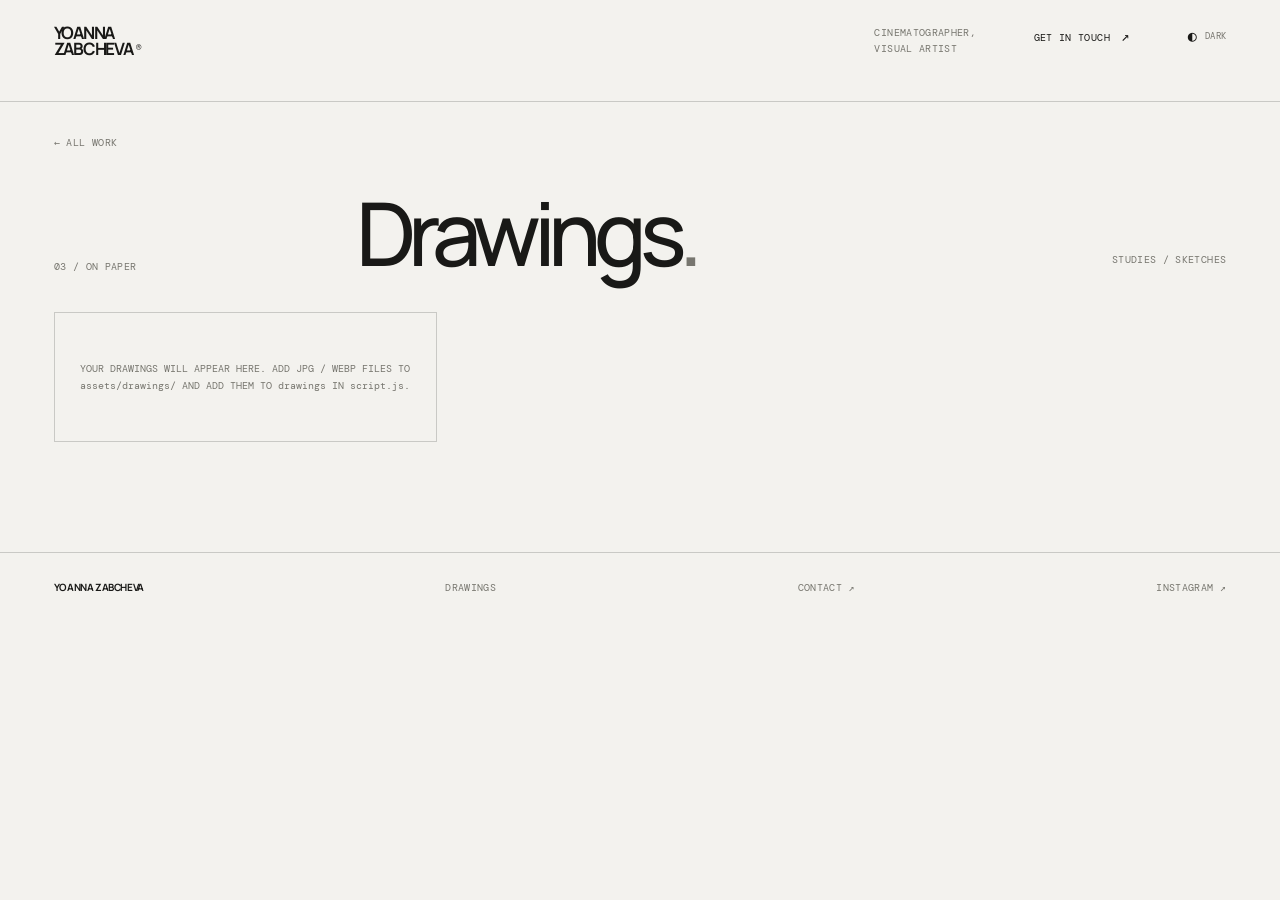
==== drawings/index.html @ 4476e85b "Add files via upload" ====
<!doctype html><html lang="en" data-theme="light"><head><meta charset="utf-8"><meta name="viewport" content="width=device-width,initial-scale=1"><meta name="theme-color" content="#f3f2ee"><title>Drawings — Yoanna Zabcheva</title><link rel="preconnect" href="https://fonts.googleapis.com"><link rel="preconnect" href="https://fonts.gstatic.com" crossorigin><link href="https://fonts.googleapis.com/css2?family=DM+Mono:wght@400;500&family=Manrope:wght@400;500;600;700&display=swap" rel="stylesheet"><link rel="stylesheet" href="../style.css"><script>try{document.documentElement.dataset.theme=localStorage.getItem('yz-theme')||'light'}catch(e){}</script></head><body data-page="drawings"><header class="site-header"><a class="wordmark" href="../">YOANNA<br>ZABCHEVA<span>®</span></a><div class="header-right"><span class="descriptor">CINEMATOGRAPHER,<br>VISUAL ARTIST</span><a class="contact-link" href="../#contact">GET IN TOUCH <span>↗</span></a><button class="theme-toggle" type="button" aria-label="Switch to dark theme"><span class="theme-icon">◐</span><span class="theme-label">DARK</span></button></div></header><main><div class="page-intro"><a class="back-link" href="../">← ALL WORK</a><div class="page-title-row"><span class="eyebrow">03 / ON PAPER</span><h1>Drawings<span>.</span></h1><span class="page-index">STUDIES / SKETCHES</span></div></div><section class="image-grid drawings-grid" id="image-grid" aria-label="Drawings gallery"></section></main><footer class="site-footer"><a href="../">YOANNA ZABCHEVA</a><span>DRAWINGS</span><a href="../#contact">CONTACT ↗</a><a href="https://www.instagram.com/sminduh_/" target="_blank" rel="noopener noreferrer">INSTAGRAM ↗</a></footer><script src="../script.js"></script></body></html>
---- style.css ----
*{box-sizing:border-box}
:root{color-scheme:light;--paper:#f3f2ee;--ink:#191917;--muted:#77766f;--line:rgba(25,25,23,.19);--panel:#e9e7e1;--soft:#d8d6cf}
html[data-theme="dark"]{color-scheme:dark;--paper:#171715;--ink:#eeede8;--muted:#99978f;--line:rgba(238,237,232,.2);--panel:#242421;--soft:#33332e}
html{scroll-behavior:smooth;background:var(--paper)}body{margin:0;background:var(--paper);color:var(--ink);font-family:Manrope,Arial,sans-serif;-webkit-font-smoothing:antialiased;transition:background .25s,color .25s}a{color:inherit;text-decoration:none}button{font:inherit;color:inherit}
.site-header{min-height:102px;padding:25px 4.2vw;display:flex;justify-content:space-between;align-items:flex-start;border-bottom:1px solid var(--line)}.wordmark{font-size:17px;line-height:.95;font-weight:700;letter-spacing:-.075em}.wordmark span{font:9px "DM Mono",monospace;vertical-align:top;margin-left:3px;letter-spacing:0}.header-right{display:flex;align-items:flex-start;gap:clamp(22px,4.5vw,72px)}.descriptor,.contact-link,.eyebrow,.project-meta,.site-footer,.theme-toggle,.section-top,.collection-number,.collection-description,.section-heading,.section-footnote,.page-index,.back-link,.viewer-close,.viewer-caption,.empty-note{font:10px/1.55 "DM Mono",monospace;letter-spacing:.035em}.descriptor{color:var(--muted)}.contact-link{padding-top:1px}.contact-link span,.contact-links span{font-size:14px;margin-left:5px}.theme-toggle{display:flex;gap:8px;align-items:center;border:0;background:none;padding:0;cursor:pointer;color:var(--muted);font-size:9px}.theme-icon{font-size:15px;color:var(--ink)}main{padding:0 4.2vw}.intro{min-height:300px;padding:49px 0 43px;display:grid;grid-template-columns:1fr 2fr 1fr;align-items:start;gap:20px}.eyebrow{margin:6px 0 0;color:var(--muted)}.eyebrow span{display:block;margin-top:7px}.intro-line{margin:0;font-size:clamp(36px,5.6vw,78px);line-height:.99;letter-spacing:-.078em;font-weight:500}.intro-note{justify-self:end;margin:8px 0 0;color:var(--muted);font-size:11px;line-height:1.65}
.collections{padding:10px 0 100px}.section-top,.section-heading{display:flex;justify-content:space-between;color:var(--muted);border-top:1px solid var(--line);padding-top:11px}.collection-card{position:relative;min-height:164px;border-bottom:1px solid var(--line);display:grid;grid-template-columns:.55fr 2fr 1.35fr 30px;align-items:center;gap:18px;overflow:hidden;transition:padding .35s}.collection-card:hover{padding-left:12px;padding-right:12px}.collection-number{color:var(--muted);align-self:start;padding-top:30px}.collection-title{font-size:clamp(28px,4.2vw,56px);letter-spacing:-.075em;font-weight:500;z-index:1}.collection-description{color:var(--muted);z-index:1}.collection-arrow{font-size:22px;justify-self:end;z-index:1;transition:transform .25s}.collection-card:hover .collection-arrow{transform:translate(3px,-3px)}.collection-shape{position:absolute;right:12%;top:50%;transform:translateY(-50%);height:110px;width:150px;opacity:.52;pointer-events:none}.collection-shape i{position:absolute;display:block;border:1px solid var(--muted);transition:transform .5s}.collection-card:hover .collection-shape i{transform:rotate(8deg) scale(1.04)}.shape-video i:nth-child(1){width:100px;height:66px;left:12px;top:20px}.shape-video i:nth-child(2){width:100px;height:66px;left:28px;top:8px}.shape-video i:nth-child(3){width:100px;height:66px;left:44px;top:-4px}.shape-photo i:nth-child(1){width:66px;height:90px;left:18px;top:9px}.shape-photo i:nth-child(2){width:66px;height:90px;left:42px;top:9px}.shape-photo i:nth-child(3){width:66px;height:90px;left:66px;top:9px}.shape-drawing i:nth-child(1){width:96px;height:72px;left:16px;top:12px;transform:rotate(-14deg)}.shape-drawing i:nth-child(2){width:96px;height:72px;left:30px;top:12px;transform:rotate(7deg)}.shape-drawing i:nth-child(3){width:96px;height:72px;left:44px;top:12px;transform:rotate(19deg)}
.bts-section{padding:0 0 100px}.bts-grid{display:grid;grid-template-columns:repeat(3,minmax(0,1fr));gap:12px;padding-top:22px}.bts-image{aspect-ratio:4/3;background:var(--panel);overflow:hidden}.bts-image img{width:100%;height:100%;object-fit:cover;display:block;transition:transform .5s}.bts-image:hover img{transform:scale(1.025)}.empty-gallery{min-height:130px;border:1px solid var(--line);display:flex;align-items:center;justify-content:center;padding:24px;text-align:center;color:var(--muted);font:10px/1.7 "DM Mono",monospace}.section-footnote{color:var(--muted);margin:12px 0 0}.contact-section{padding:0 0 100px}.contact-heading{font-size:clamp(44px,8vw,100px);line-height:.94;letter-spacing:-.085em;margin:35px 0 30px;font-weight:500}.contact-heading span{color:var(--muted)}.contact-links{display:flex;gap:34px;align-items:center;flex-wrap:wrap;font:10px "DM Mono",monospace}.contact-links a{text-decoration:underline;text-underline-offset:4px}.site-footer{border-top:1px solid var(--line);min-height:88px;padding:27px 4.2vw;display:flex;justify-content:space-between;gap:18px;align-items:flex-start;color:var(--muted)}.site-footer a:first-child{color:var(--ink);font-family:Manrope,sans-serif;font-weight:700;letter-spacing:-.04em}.site-footer a{text-decoration:none}.site-footer a:hover,.contact-link:hover,.contact-links a:hover{opacity:.6}
.page-intro{padding:27px 0 38px}.back-link{color:var(--muted);display:inline-block;margin-bottom:40px}.page-title-row{display:grid;grid-template-columns:1fr 2fr 1fr;gap:18px;align-items:end}.page-title-row h1{font-size:clamp(40px,7vw,88px);line-height:.95;letter-spacing:-.085em;font-weight:500;margin:0}.page-title-row h1 span{color:var(--muted)}.page-index{color:var(--muted);text-align:right;padding-bottom:7px}.work-grid{display:grid;grid-template-columns:repeat(2,minmax(0,1fr));column-gap:14px;row-gap:48px;padding:0 0 110px}.project{min-width:0;cursor:pointer}.project:nth-child(4n+2),.project:nth-child(4n+3){transform:translateY(48px)}.media{position:relative;overflow:hidden;background:var(--panel);aspect-ratio:16/9}.media video,.media img{width:100%;height:100%;display:block;object-fit:cover;transition:transform .7s,opacity .35s}.media video{position:absolute;inset:0;opacity:.92}.media img{position:relative;z-index:1}.project:hover .media img{opacity:0}.project:hover .media video{transform:scale(1.025)}.media::after{content:"PLAY ↗";position:absolute;z-index:2;right:14px;bottom:12px;color:white;font:9px "DM Mono",monospace;opacity:0;text-shadow:0 1px 8px #000}.project:hover .media::after{opacity:1}.project-info{display:flex;justify-content:space-between;gap:16px;padding-top:11px}.project-title{font-size:13px;font-weight:600;letter-spacing:-.025em}.project-meta{color:var(--muted);text-align:right;white-space:nowrap;font-size:9px}.image-grid{display:grid;grid-template-columns:repeat(3,minmax(0,1fr));gap:12px;padding:0 0 110px}.image-card{min-width:0}.image-card img{width:100%;aspect-ratio:4/5;object-fit:cover;display:block;background:var(--panel)}.image-caption{display:flex;justify-content:space-between;gap:12px;padding-top:9px;font:9px/1.5 "DM Mono",monospace;color:var(--muted)}.viewer{position:fixed;inset:0;z-index:10;background:rgba(10,10,10,.97);display:none;align-items:center;justify-content:center;padding:5vh 5vw}.viewer.open{display:flex}.viewer video{width:100%;height:100%;max-height:82vh;object-fit:contain;outline:none}.viewer-close,.viewer-prev,.viewer-next{position:absolute;z-index:2;border:0;color:white;background:transparent;cursor:pointer}.viewer-close{top:25px;right:4.2vw;font-size:11px}.viewer-close span{font:24px Arial;vertical-align:-2px;margin-left:8px}.viewer-prev,.viewer-next{top:50%;font:26px Arial;padding:15px}.viewer-prev{left:12px}.viewer-next{right:12px}.viewer-caption{position:absolute;bottom:22px;left:4.2vw;right:4.2vw;display:flex;justify-content:space-between;color:rgba(255,255,255,.72)}
@media(min-width:1500px){.work-grid{column-gap:18px;row-gap:60px}.collection-card{min-height:185px}}@media(max-width:700px){.site-header{min-height:82px;padding:21px 5vw}.header-right{gap:13px}.descriptor{font-size:8px}.contact-link{font-size:8px}.theme-toggle{font-size:8px;gap:4px}.wordmark{font-size:15px}main{padding:0 5vw}.intro{min-height:280px;padding:42px 0 36px;grid-template-columns:1fr 1fr}.intro-line{grid-column:1/-1;grid-row:2;font-size:clamp(43px,11vw,68px)}.intro-note{grid-column:2;grid-row:1;font-size:10px}.collections{padding-bottom:70px}.collection-card{min-height:125px;grid-template-columns:28px 1fr 24px;gap:10px}.collection-number{padding-top:22px}.collection-title{font-size:clamp(26px,7vw,39px)}.collection-description{grid-column:2;grid-row:2;align-self:start;font-size:8px;margin-top:-27px}.collection-arrow{grid-column:3;grid-row:1/3}.collection-shape{right:12%;opacity:.23;transform:translateY(-50%) scale(.72)}.bts-section,.contact-section{padding-bottom:70px}.bts-grid{grid-template-columns:repeat(2,minmax(0,1fr));gap:8px}.site-footer{padding:23px 5vw;flex-wrap:wrap;font-size:8px}.page-intro{padding-top:22px}.back-link{margin-bottom:30px}.page-title-row{grid-template-columns:1fr 1fr;gap:10px}.page-title-row .eyebrow{grid-column:1/-1}.page-title-row h1{font-size:clamp(38px,10vw,64px)}.page-index{font-size:8px}.work-grid{grid-template-columns:1fr;row-gap:30px;padding-bottom:70px}.project:nth-child(n){transform:none}.project-title{font-size:12px}.image-grid{grid-template-columns:repeat(2,minmax(0,1fr));gap:8px;padding-bottom:70px}.viewer{padding:5vh 3vw}.viewer-prev{left:0}.viewer-next{right:0}.viewer-caption{left:5vw;right:5vw;bottom:14px;font-size:9px}.contact-heading{font-size:clamp(46px,13vw,75px)}}@media(prefers-reduced-motion:reduce){*,*::before,*::after{scroll-behavior:auto!important;transition:none!important}}
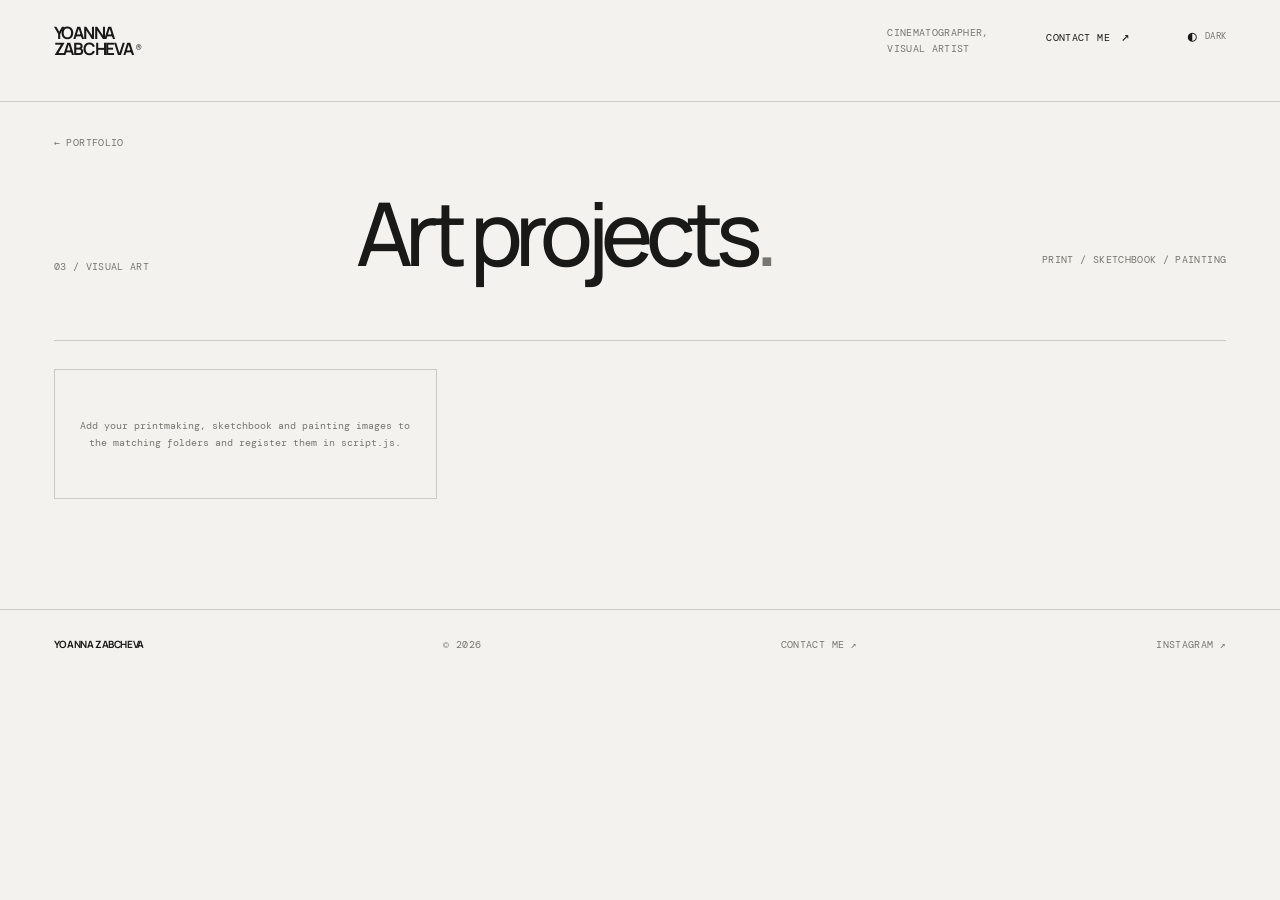
==== commit cf10cd6b: "Add files via upload" ====
--- a/drawings/index.html
+++ b/drawings/index.html
@@ -1 +1 @@
-<!doctype html><html lang="en" data-theme="light"><head><meta charset="utf-8"><meta name="viewport" content="width=device-width,initial-scale=1"><meta name="theme-color" content="#f3f2ee"><title>Drawings — Yoanna Zabcheva</title><link rel="preconnect" href="https://fonts.googleapis.com"><link rel="preconnect" href="https://fonts.gstatic.com" crossorigin><link href="https://fonts.googleapis.com/css2?family=DM+Mono:wght@400;500&family=Manrope:wght@400;500;600;700&display=swap" rel="stylesheet"><link rel="stylesheet" href="../style.css"><script>try{document.documentElement.dataset.theme=localStorage.getItem('yz-theme')||'light'}catch(e){}</script></head><body data-page="drawings"><header class="site-header"><a class="wordmark" href="../">YOANNA<br>ZABCHEVA<span>®</span></a><div class="header-right"><span class="descriptor">CINEMATOGRAPHER,<br>VISUAL ARTIST</span><a class="contact-link" href="../#contact">GET IN TOUCH <span>↗</span></a><button class="theme-toggle" type="button" aria-label="Switch to dark theme"><span class="theme-icon">◐</span><span class="theme-label">DARK</span></button></div></header><main><div class="page-intro"><a class="back-link" href="../">← ALL WORK</a><div class="page-title-row"><span class="eyebrow">03 / ON PAPER</span><h1>Drawings<span>.</span></h1><span class="page-index">STUDIES / SKETCHES</span></div></div><section class="image-grid drawings-grid" id="image-grid" aria-label="Drawings gallery"></section></main><footer class="site-footer"><a href="../">YOANNA ZABCHEVA</a><span>DRAWINGS</span><a href="../#contact">CONTACT ↗</a><a href="https://www.instagram.com/sminduh_/" target="_blank" rel="noopener noreferrer">INSTAGRAM ↗</a></footer><script src="../script.js"></script></body></html>
+<!doctype html><html lang="en" data-theme="light"><head><meta charset="utf-8"><meta name="viewport" content="width=device-width,initial-scale=1"><meta name="theme-color" content="#f3f2ee"><title>Art projects — Yoanna Zabcheva</title><link rel="preconnect" href="https://fonts.googleapis.com"><link rel="preconnect" href="https://fonts.gstatic.com" crossorigin><link href="https://fonts.googleapis.com/css2?family=DM+Mono:wght@400;500&family=Manrope:wght@400;500;600;700&display=swap" rel="stylesheet"><link rel="stylesheet" href="../style.css"><script>try{document.documentElement.dataset.theme=localStorage.getItem('yz-theme')||'light'}catch(e){}</script></head><body data-page="art"><header class="site-header"><a class="wordmark" href="../" aria-label="Yoanna Zabcheva, home">YOANNA<br>ZABCHEVA<span>®</span></a><div class="header-right"><span class="descriptor">CINEMATOGRAPHER,<br>VISUAL ARTIST</span><a class="contact-link" href="../#contact">CONTACT ME <span>↗</span></a><button class="theme-toggle" type="button" aria-label="Switch theme"><span class="theme-icon">◐</span><span class="theme-label">DARK</span></button></div></header><main><div class="page-intro"><a class="back-link" href="../">← PORTFOLIO</a><div class="page-title-row"><span class="eyebrow">03 / VISUAL ART</span><h1>Art projects<span>.</span></h1><span class="page-index">PRINT / SKETCHBOOK / PAINTING</span></div></div><div class="filter-bar" id="filter-bar" aria-label="Filter collection"></div><section class="image-grid" id="image-grid" aria-label="Art projects gallery"></section></main><footer class="site-footer"><a href="../">YOANNA ZABCHEVA</a><span>© 2026</span><a href="../#contact">CONTACT ME ↗</a><a href="https://www.instagram.com/sminduh_/" target="_blank" rel="noopener noreferrer">INSTAGRAM ↗</a></footer><script src="../script.js"></script></body></html>
--- a/style.css
+++ b/style.css
@@ -7,3 +7,8 @@
 .bts-section{padding:0 0 100px}.bts-grid{display:grid;grid-template-columns:repeat(3,minmax(0,1fr));gap:12px;padding-top:22px}.bts-image{aspect-ratio:4/3;background:var(--panel);overflow:hidden}.bts-image img{width:100%;height:100%;object-fit:cover;display:block;transition:transform .5s}.bts-image:hover img{transform:scale(1.025)}.empty-gallery{min-height:130px;border:1px solid var(--line);display:flex;align-items:center;justify-content:center;padding:24px;text-align:center;color:var(--muted);font:10px/1.7 "DM Mono",monospace}.section-footnote{color:var(--muted);margin:12px 0 0}.contact-section{padding:0 0 100px}.contact-heading{font-size:clamp(44px,8vw,100px);line-height:.94;letter-spacing:-.085em;margin:35px 0 30px;font-weight:500}.contact-heading span{color:var(--muted)}.contact-links{display:flex;gap:34px;align-items:center;flex-wrap:wrap;font:10px "DM Mono",monospace}.contact-links a{text-decoration:underline;text-underline-offset:4px}.site-footer{border-top:1px solid var(--line);min-height:88px;padding:27px 4.2vw;display:flex;justify-content:space-between;gap:18px;align-items:flex-start;color:var(--muted)}.site-footer a:first-child{color:var(--ink);font-family:Manrope,sans-serif;font-weight:700;letter-spacing:-.04em}.site-footer a{text-decoration:none}.site-footer a:hover,.contact-link:hover,.contact-links a:hover{opacity:.6}
 .page-intro{padding:27px 0 38px}.back-link{color:var(--muted);display:inline-block;margin-bottom:40px}.page-title-row{display:grid;grid-template-columns:1fr 2fr 1fr;gap:18px;align-items:end}.page-title-row h1{font-size:clamp(40px,7vw,88px);line-height:.95;letter-spacing:-.085em;font-weight:500;margin:0}.page-title-row h1 span{color:var(--muted)}.page-index{color:var(--muted);text-align:right;padding-bottom:7px}.work-grid{display:grid;grid-template-columns:repeat(2,minmax(0,1fr));column-gap:14px;row-gap:48px;padding:0 0 110px}.project{min-width:0;cursor:pointer}.project:nth-child(4n+2),.project:nth-child(4n+3){transform:translateY(48px)}.media{position:relative;overflow:hidden;background:var(--panel);aspect-ratio:16/9}.media video,.media img{width:100%;height:100%;display:block;object-fit:cover;transition:transform .7s,opacity .35s}.media video{position:absolute;inset:0;opacity:.92}.media img{position:relative;z-index:1}.project:hover .media img{opacity:0}.project:hover .media video{transform:scale(1.025)}.media::after{content:"PLAY ↗";position:absolute;z-index:2;right:14px;bottom:12px;color:white;font:9px "DM Mono",monospace;opacity:0;text-shadow:0 1px 8px #000}.project:hover .media::after{opacity:1}.project-info{display:flex;justify-content:space-between;gap:16px;padding-top:11px}.project-title{font-size:13px;font-weight:600;letter-spacing:-.025em}.project-meta{color:var(--muted);text-align:right;white-space:nowrap;font-size:9px}.image-grid{display:grid;grid-template-columns:repeat(3,minmax(0,1fr));gap:12px;padding:0 0 110px}.image-card{min-width:0}.image-card img{width:100%;aspect-ratio:4/5;object-fit:cover;display:block;background:var(--panel)}.image-caption{display:flex;justify-content:space-between;gap:12px;padding-top:9px;font:9px/1.5 "DM Mono",monospace;color:var(--muted)}.viewer{position:fixed;inset:0;z-index:10;background:rgba(10,10,10,.97);display:none;align-items:center;justify-content:center;padding:5vh 5vw}.viewer.open{display:flex}.viewer video{width:100%;height:100%;max-height:82vh;object-fit:contain;outline:none}.viewer-close,.viewer-prev,.viewer-next{position:absolute;z-index:2;border:0;color:white;background:transparent;cursor:pointer}.viewer-close{top:25px;right:4.2vw;font-size:11px}.viewer-close span{font:24px Arial;vertical-align:-2px;margin-left:8px}.viewer-prev,.viewer-next{top:50%;font:26px Arial;padding:15px}.viewer-prev{left:12px}.viewer-next{right:12px}.viewer-caption{position:absolute;bottom:22px;left:4.2vw;right:4.2vw;display:flex;justify-content:space-between;color:rgba(255,255,255,.72)}
 @media(min-width:1500px){.work-grid{column-gap:18px;row-gap:60px}.collection-card{min-height:185px}}@media(max-width:700px){.site-header{min-height:82px;padding:21px 5vw}.header-right{gap:13px}.descriptor{font-size:8px}.contact-link{font-size:8px}.theme-toggle{font-size:8px;gap:4px}.wordmark{font-size:15px}main{padding:0 5vw}.intro{min-height:280px;padding:42px 0 36px;grid-template-columns:1fr 1fr}.intro-line{grid-column:1/-1;grid-row:2;font-size:clamp(43px,11vw,68px)}.intro-note{grid-column:2;grid-row:1;font-size:10px}.collections{padding-bottom:70px}.collection-card{min-height:125px;grid-template-columns:28px 1fr 24px;gap:10px}.collection-number{padding-top:22px}.collection-title{font-size:clamp(26px,7vw,39px)}.collection-description{grid-column:2;grid-row:2;align-self:start;font-size:8px;margin-top:-27px}.collection-arrow{grid-column:3;grid-row:1/3}.collection-shape{right:12%;opacity:.23;transform:translateY(-50%) scale(.72)}.bts-section,.contact-section{padding-bottom:70px}.bts-grid{grid-template-columns:repeat(2,minmax(0,1fr));gap:8px}.site-footer{padding:23px 5vw;flex-wrap:wrap;font-size:8px}.page-intro{padding-top:22px}.back-link{margin-bottom:30px}.page-title-row{grid-template-columns:1fr 1fr;gap:10px}.page-title-row .eyebrow{grid-column:1/-1}.page-title-row h1{font-size:clamp(38px,10vw,64px)}.page-index{font-size:8px}.work-grid{grid-template-columns:1fr;row-gap:30px;padding-bottom:70px}.project:nth-child(n){transform:none}.project-title{font-size:12px}.image-grid{grid-template-columns:repeat(2,minmax(0,1fr));gap:8px;padding-bottom:70px}.viewer{padding:5vh 3vw}.viewer-prev{left:0}.viewer-next{right:0}.viewer-caption{left:5vw;right:5vw;bottom:14px;font-size:9px}.contact-heading{font-size:clamp(46px,13vw,75px)}}@media(prefers-reduced-motion:reduce){*,*::before,*::after{scroll-behavior:auto!important;transition:none!important}}
+
+/* Version 2 additions: editorial filters and biography / set photographs. */
+.filter-bar{display:flex;gap:22px;flex-wrap:wrap;padding:0 0 28px;border-bottom:1px solid var(--line);margin-bottom:28px}.filter-button{border:0;background:none;padding:0;color:var(--muted);font:10px "DM Mono",monospace;text-transform:uppercase;cursor:pointer;letter-spacing:.035em}.filter-button:hover,.filter-button.active{color:var(--ink);text-decoration:underline;text-underline-offset:5px}.project[hidden],.image-card[hidden]{display:none!important}
+.bio-section{padding:0 0 100px}.bio-layout{display:grid;grid-template-columns:.8fr 1.2fr;gap:7vw;padding-top:34px}.bio-copy h2{font-size:clamp(30px,4vw,54px);letter-spacing:-.075em;font-weight:500;margin:0 0 18px}.bio-copy p{max-width:390px;color:var(--muted);font-size:13px;line-height:1.8;margin:0}.bio-photos .bts-grid{padding-top:0}.bts-placeholder{display:flex;align-items:center;justify-content:center;color:var(--muted);font:9px "DM Mono",monospace;letter-spacing:.04em}.contact-section{padding-top:0}.contact-links{padding-top:28px;border-top:1px solid var(--line)}.contact-section .section-heading{padding-bottom:0}
+@media(max-width:700px){.bio-layout{grid-template-columns:1fr;gap:28px}.bio-copy p{max-width:100%}.filter-bar{gap:15px;padding-bottom:20px}.filter-button{font-size:9px}.bio-section{padding-bottom:70px}}
